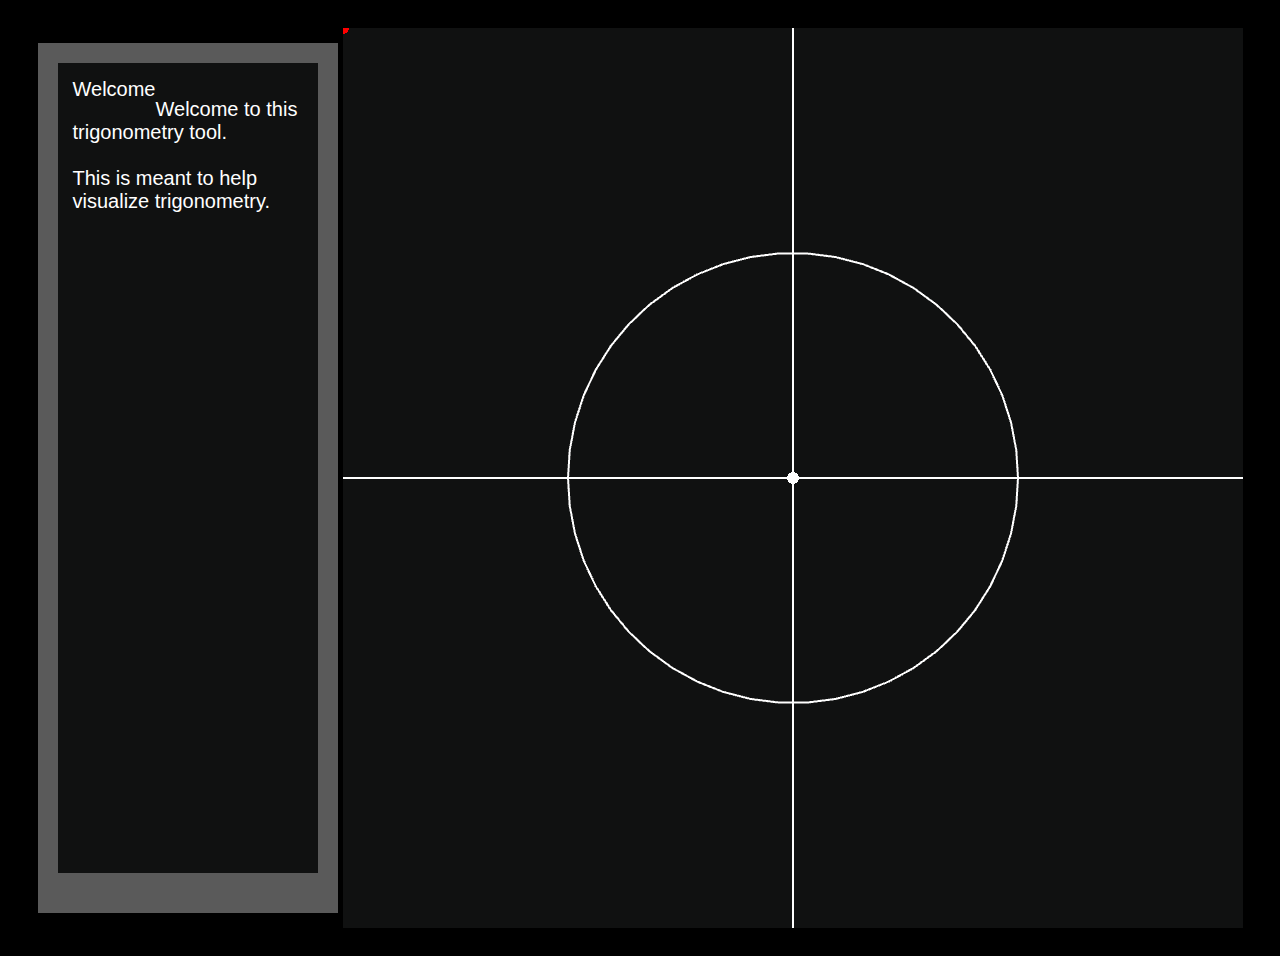
==== test.html @ 99c096cc "Redoing website. Started in test.js." ====
<!DOCTYPE html>
<html lang="">
<head>
  <meta charset="utf-8">
  <meta name="viewport" content="width=device-width">

  <title>Trig</title>

  <!-- p5.js -->
  <script src="addons/p5.min.js"></script>

  <!-- Sim and Animation -->
  <script src="test.js"></script>

</head>

<link rel="stylesheet" href="global.css">

<body class="p5" onload="main()" id="p5">
  <main>
  </main>
</body>

<div class="panel">
  <div class="innerPanel">
    <label>Welcome</label>
    <p class="innerPanel">
      Welcome to this trigonometry tool.
      <br><br>
      This is meant to help visualize trigonometry.
    </p>




  </div>
</div>

</html>
---- global.css ----
* {
    font-family:'Gill Sans', 'Gill Sans MT', Calibri, 'Trebuchet MS', sans-serif;
}

:root {
    --canvas-size: 800px;
    --inner-panel-size: 200px;

}


body.p5 {
    justify-content: center;
    display:flex;
    align-items: center;
    background-color: black;
    cursor:none;
    padding:20px;
}

div.panel {
    width: 300px;
    height:var(--canvas-size);
    background-color: #5A5A5A;

    border-right: 50px;
    cursor:default;
    margin-right: 5px;
    min-height: 870px;

}

div.innerPanel {
    margin:20px;
    padding:15px;
    background-color: #101111;
    height:var(--inner-panel-size);
    
    min-height: 780px;


    justify-content: flex-end;


}

button {
    font-size: 16px;
    color:white;
    float:right;

    background-color: #101111;

}

label {
    font-size: 20px;

    color:white;
    float:left;
}

p.innerPanel {
    font-size: 20px;
    color:white;

}
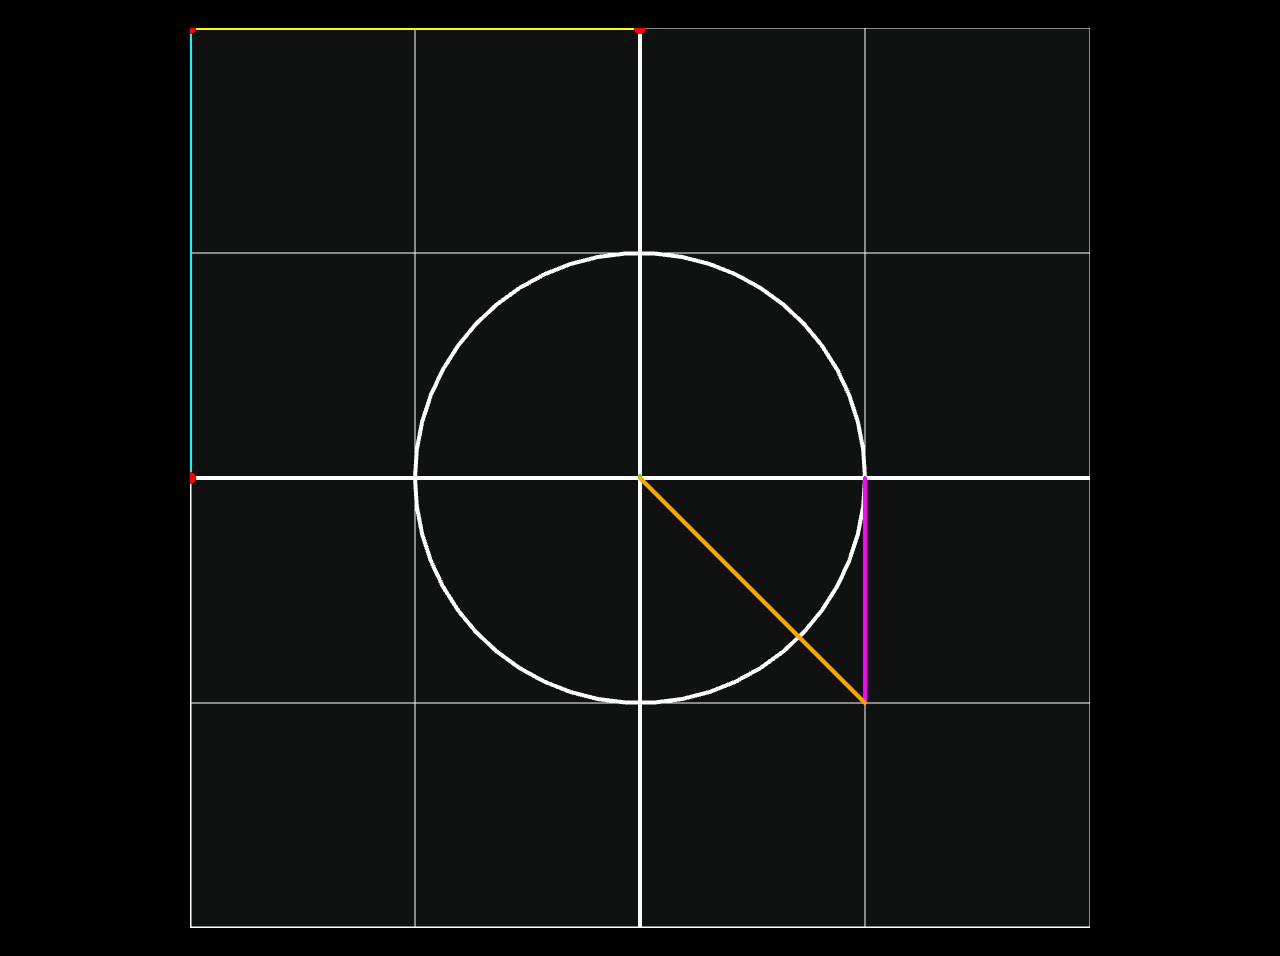
==== commit 68f5b802: "Added outer grid markers." ====
--- a/test.html
+++ b/test.html
@@ -21,6 +21,7 @@
   </main>
 </body>
 
+<!--
 <div class="panel">
   <div class="innerPanel">
     <label>Welcome</label>
@@ -35,5 +36,5 @@
 
   </div>
 </div>
-
+-->
 </html>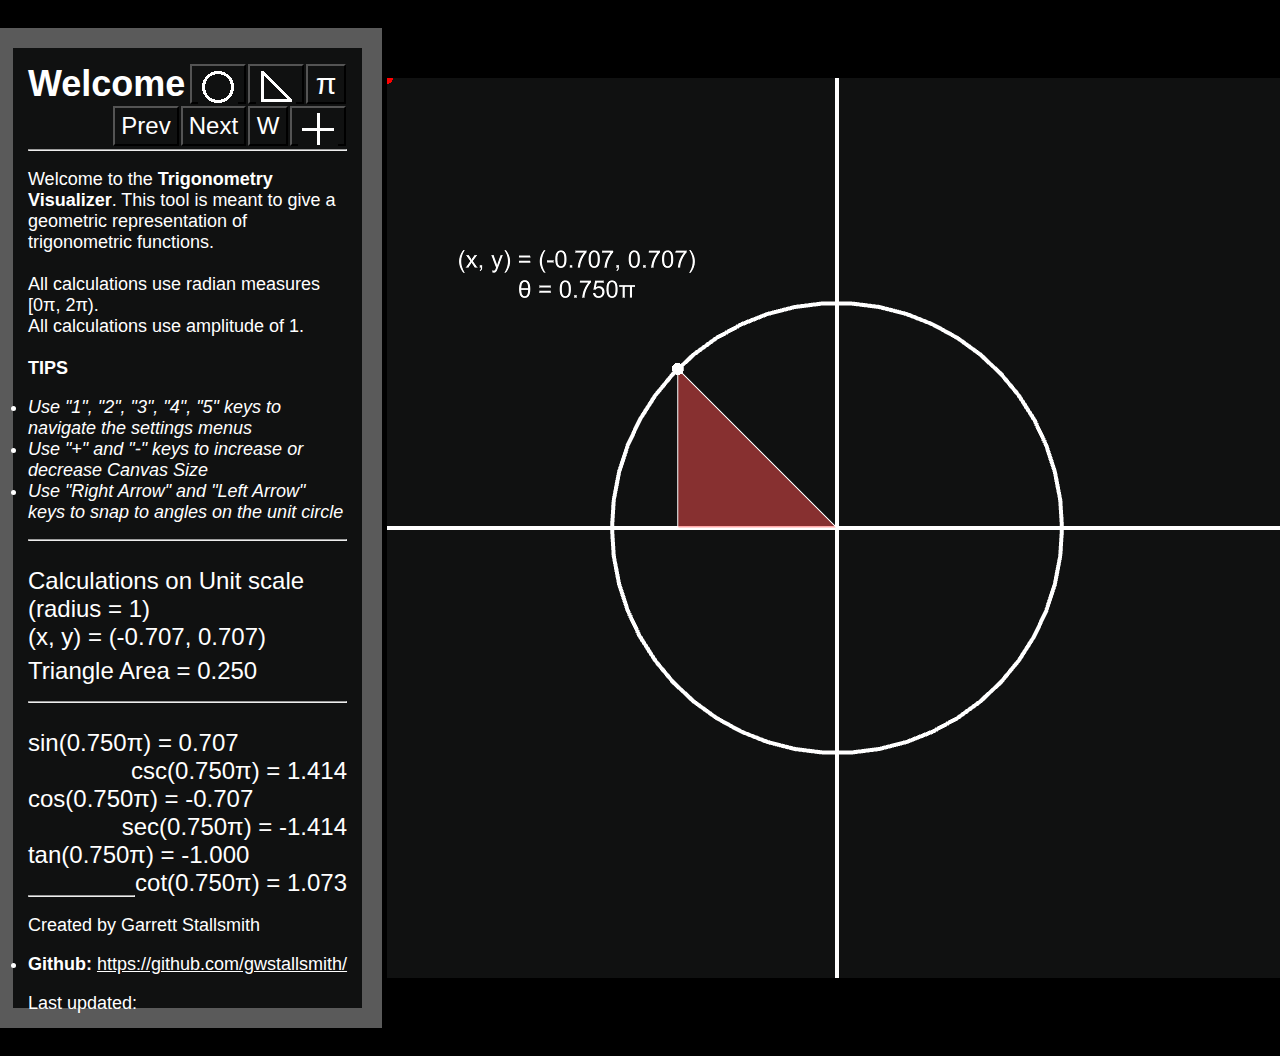
==== commit 432a1cbf: "Testing new grid button system" ====
--- a/test.html
+++ b/test.html
@@ -4,37 +4,210 @@
   <meta charset="utf-8">
   <meta name="viewport" content="width=device-width">
 
-  <title>Trig</title>
+  <title>Trigonometry Visualizer</title>
+
+  <link rel="icon" type="image/x-icon" href="./assets/triangleButton.png">
 
   <!-- p5.js -->
   <script src="addons/p5.min.js"></script>
 
   <!-- Sim and Animation -->
-  <script src="test.js"></script>
+  <script src="main.js"></script>
 
 </head>
 
-<link rel="stylesheet" href="global.css">
+<link rel="stylesheet" href="test.css">
 
 <body class="p5" onload="main()" id="p5">
   <main>
   </main>
 </body>
 
-<!--
-<div class="panel">
-  <div class="innerPanel">
-    <label>Welcome</label>
-    <p class="innerPanel">
-      Welcome to this trigonometry tool.
-      <br><br>
-      This is meant to help visualize trigonometry.
-    </p>
-
-
-
-
-  </div>
-</div>
--->
+<div class="panel" id="panel0">
+  <div class="innerPanel">
+    <label class="title"><b>Welcome</b></label>
+    <button type="button" onclick="SetMan.butNextPanel(false, 4)" style="font-size:30px;">π</button>
+    <button type="button" onclick="SetMan.butNextPanel(false, 3)"><img src="./assets/triangleButton.png" class="navButton"></button>
+    <button type="button" onclick="SetMan.butNextPanel(false, 2)"><img src="./assets/circleButton.png" class="navButton"></button>
+    <button type="button" onclick="SetMan.butNextPanel(false, 1)"><img src="./assets/plusButton.png" class="navButton"></button>
+    <button type="button" onclick="SetMan.butNextPanel(false, 0)">W</button>
+    <br><br>
+    <button type="button" onclick="SetMan.butNextPanel()">Next</button>
+    <button type="button" onclick="SetMan.butNextPanel(true)">Prev</button><br><br>
+    <hr>
+    <p class="innerPanel">
+      Welcome to the <b>Trigonometry Visualizer</b>. This tool is meant to give a geometric representation of trigonometric functions.<br><br>
+      All calculations use radian measures [0π, 2π).<br>
+      All calculations use amplitude of 1.<br><br>
+      <b>TIPS</b>
+      <i>
+      <li>Use "1", "2", "3", "4", "5" keys to navigate the settings menus</li>
+      <li>Use "+" and "-" keys to increase or decrease Canvas Size</li>
+      <li>Use "Right Arrow" and "Left Arrow" keys to snap to angles on the unit circle</li>
+      </i>
+    </p>
+    <hr><br>
+    <label>Calculations on Unit scale (radius = 1)</label>
+    <br><br><br>
+    <label id="unitCoordinates"></label><br><br>
+    <label id="triangleArea"></label><br><br>
+    <hr><br>
+    <label id="sin"></label>
+    <label id="csc" style="float:right;"></label>
+    <br><br>
+    <label id="cos"></label>
+    <label id="sec" style="float:right;"></label>
+    <br><br>
+    <label id="tan"></label>
+    <label id="cot" style="float:right;"></label><br><br>
+    <hr>
+    <p class="innerPanel">
+      Created by Garrett Stallsmith<br>
+      <li><b>Github:</b>&nbsp<a href="https://github.com/gwstallsmith/" target="_blank" style="color:white;">https://github.com/gwstallsmith/</a></li>
+      <p class="innerPanel">Last updated:&nbsp<span id="last-updated"></span></p>
+    </p>
+  </div>
+</div>
+
+
+<div class="panel" id="panel1">
+  <div class="innerPanel">
+    <img src="./assets/plusButton.png" style="float:left;"><label class="title">&nbsp<b>Grid</b></label>
+    <button type="button" onclick="SetMan.butNextPanel(false, 4)" style="font-size:30px;">π</button>
+    <button type="button" onclick="SetMan.butNextPanel(false, 3)"><img src="./assets/triangleButton.png" class="navButton"></button>
+    <button type="button" onclick="SetMan.butNextPanel(false, 2)"><img src="./assets/circleButton.png" class="navButton"></button>
+    <button type="button" onclick="SetMan.butNextPanel(false, 1)"><img src="./assets/plusButton.png" class="navButton"></button>
+    <button type="button" onclick="SetMan.butNextPanel(false, 0)">W</button>
+    <br><br>
+    <button type="button" onclick="SetMan.butNextPanel()">Next</button>
+    <button type="button" onclick="SetMan.butNextPanel(true)">Prev</button><br><br>
+    <hr><br>
+    <label>Default Settings: </label><button type="button" onclick="newSetMan('default')">Default</button><br><br>
+    <label>All On: </label><button type="button" onclick="newSetMan('on')">On</button><br><br>
+    <label>All Off: </label><button type="button" onclick="newSetMan('off')">Off</button><br><br>
+    <hr><br>
+    <label>Canvas Size:</label><button type="button" onclick="decreaseCanvasSize()">&nbsp-&nbsp</button><button type="button" onclick="increaseCanvasSize()">+</button><br><br>
+    <label id="canvasSize"></label><br>
+    <p class="innerPanel">
+      <i>
+      <li>Use "+" and "-" keys to increase or decrease Canvas Size</li>
+      <li>May need to zoom out at larger canvas sizes.</li>
+      </i>
+    </p>
+    <hr><br>
+    <label>Grid: </label><button type="button" onclick="SetMan.butGrid()" id="grid">Off</button><br><br>
+    <label>Grid Density: </label><button type="button" onclick="SetMan.butGridDensity(false)">&nbsp-&nbsp</button><button type="button" onclick="SetMan.butGridDensity(true)">+</button><br>
+    <p class="innerPanel">
+      <i>
+      <li>Limited to 4x density due to performance toll</li>
+      </i>
+    </p>
+
+    <hr><br>
+    <label>Cardinal Points: </label><button type="button" onclick="SetMan.butCardPoints()" id="cardPoints">On</button><br><br>
+    <label>Origin: </label><button type="button" onclick="SetMan.butOrigin()" id="origin">On</button><br><br>
+    <label>X-Axis: </label><button type="button" onclick="SetMan.butXAxis()" id="xAxis">On</button><br><br>
+    <label>Y-Axis: </label><button type="button" onclick="SetMan.butYAxis()" id="yAxis">On</button><br><br>
+    <hr><br>
+    <label>Position Info: </label><button type="button" onclick="SetMan.butPosInfo()" id="posInfo">On</button><br><br>
+
+  </div>
+</div>
+
+
+<div class="panel" id="panel2">
+  <div class="innerPanel">
+    <img src="./assets/circleButton.png" style="float:left;"><label class="title">&nbsp<b>Circle</b></label>
+    <button type="button" onclick="SetMan.butNextPanel(false, 4)" style="font-size:30px;">π</button>
+    <button type="button" onclick="SetMan.butNextPanel(false, 3)"><img src="./assets/triangleButton.png" class="navButton"></button>
+    <button type="button" onclick="SetMan.butNextPanel(false, 2)"><img src="./assets/circleButton.png" class="navButton"></button>
+    <button type="button" onclick="SetMan.butNextPanel(false, 1)"><img src="./assets/plusButton.png" class="navButton"></button>
+    <button type="button" onclick="SetMan.butNextPanel(false, 0)">W</button>
+    <br><br>
+    <button type="button" onclick="SetMan.butNextPanel()">Next</button>
+    <button type="button" onclick="SetMan.butNextPanel(true)">Prev</button><br><br>
+    <hr><br>
+    <div class="grid-container">
+        <div class="grid-item"><label>Circle: </label><button type="button" onclick="SetMan.butCircle()" id="circle">On</button></div>
+        <div class="grid-item"><label>Unit Circle: </label><button type="button" onclick="SetMan.butUnitCirc()" id="unitCirc">Off</button></div>
+        <div class="grid-item"><label>Cardinal Points: </label><button type="button" onclick="SetMan.butCardPoints()" id="cardPoints1">Off</button></div>
+        <div class="grid-item"><label>Quadrant I: </label><button type="button" onclick="SetMan.butQuadI()" id="quadI">Off</button></div>
+        <div class="grid-item"><label>Quadrant II: </label><button type="button" onclick="SetMan.butQuadII()" id="quadII">Off</button></div>
+        <div class="grid-item"><label>Quadrant III: </label><button type="button" onclick="SetMan.butQuadIII()" id="quadIII">Off</button></div>
+        <div class="grid-item"><label>Quadrant IV: </label><button type="button" onclick="SetMan.butQuadIV()" id="quadIV">Off</button></div>
+
+    </div>
+
+    <label>Unit Angles: </label><button type="button" onclick="forwardUnitCircle()">&nbsp-&nbsp</button><button type="button" onclick="backwardUnitCircle()">+</button><br><br>
+    <p class="innerPanel">
+      <i>
+      <li>Use "Right Arrow" and "Left Arrow" keys to snap to angles on the unit circle</li>
+      </i>
+    </p>
+    <hr><br>
+    <label>Unit Arc: </label><button type="button" onclick="SetMan.butUnitArc()" id="unitArc">On</button><br><br>
+    <label>Mouse Arc: </label><button type="button" onclick="SetMan.butMouseArc()" id="mouseArc">Off</button><br><br>
+    <br>
+    
+
+  </div>
+</div>
+
+<div class="panel" id="panel3">
+  <div class="innerPanel">
+    <img src="./assets/triangleButton.png" style="float:left;"><label class="title">&nbsp<b>Triangle</b></label>
+    <button type="button" onclick="SetMan.butNextPanel(false, 4)" style="font-size:30px;">π</button>
+    <button type="button" onclick="SetMan.butNextPanel(false, 3)"><img src="./assets/triangleButton.png" class="navButton"></button>
+    <button type="button" onclick="SetMan.butNextPanel(false, 2)"><img src="./assets/circleButton.png" class="navButton"></button>
+    <button type="button" onclick="SetMan.butNextPanel(false, 1)"><img src="./assets/plusButton.png" class="navButton"></button>
+    <button type="button" onclick="SetMan.butNextPanel(false, 0)">W</button>
+    <br><br>
+    <button type="button" onclick="SetMan.butNextPanel()">Next</button>
+    <button type="button" onclick="SetMan.butNextPanel(true)">Prev</button><br><br>
+    <hr><br>
+    <label>Unit Triangle: </label><button type="button" onclick="SetMan.butUnitTriangle()" id="unitTriangle">On</button><br><br>
+    <label>Mouse Triangle: </label><button type="button" onclick="SetMan.butTriangle()" id="triangle">Off</button><br><br>
+    <hr><br>
+    <label>All: </label><button type="button" onclick="SetMan.butAllTrigFunc()" id="allTrigFunc">Off</button><br><br>
+    <br>
+    <label>Sin:</label><button type="button" onclick="SetMan.butSin()" id="sin2">Off</button><button type="button" class="trig" style="background-color:blue"></button><br><br>
+    <label>Cos:</label><button type="button" onclick="SetMan.butCos()" id="cos2">Off</button><button type="button" class="trig" style="background-color:lime"></button><br><br>
+    <label>Tan:</label><button type="button" onclick="SetMan.butTan()" id="tan2">Off</button><button type="button" class="trig" style="background-color:red"></button><br><br>
+    <br>
+    <label>Csc: </label><button type="button" onclick="SetMan.butCsc()" id="csc2">Off</button><button type="button" class="trig" style="background-color:cyan"></button><br><br>
+    <label>Sec: </label><button type="button" onclick="SetMan.butSec()" id="sec2">Off</button><button type="button" class="trig" style="background-color:yellow"></button><br><br>
+    <label>Cot: </label><button type="button" onclick="SetMan.butCot()" id="cot2">Off</button><button type="button" class="trig" style="background-color:magenta"></button><br><br>
+    <hr><br>
+    <label id="triangleArea1"></label><br><br>
+    <hr><br>
+    <label id="sin1"></label>
+    <label id="csc1" style="float:right;"></label>
+    <br><br>
+    <label id="cos1"></label>
+    <label id="sec1" style="float:right;"></label>
+    <br><br>
+    <label id="tan1"></label>
+    <label id="cot1" style="float:right;"></label><br><br>
+
+
+  </div>
+</div>
+
+<div class="panel" id="panel4">
+  <div class="innerPanel">
+    <label class="title">π<b>&nbsp&nbspIdentities</b></label>
+    <button type="button" onclick="SetMan.butNextPanel(false, 4)" style="font-size:30px;">π</button>
+    <button type="button" onclick="SetMan.butNextPanel(false, 3)"><img src="./assets/triangleButton.png" class="navButton"></button>
+    <button type="button" onclick="SetMan.butNextPanel(false, 2)"><img src="./assets/circleButton.png" class="navButton"></button>
+    <button type="button" onclick="SetMan.butNextPanel(false, 1)"><img src="./assets/plusButton.png" class="navButton"></button>
+    <button type="button" onclick="SetMan.butNextPanel(false, 0)">W</button>
+    <br><br>
+    <button type="button" onclick="SetMan.butNextPanel()">Next</button>
+    <button type="button" onclick="SetMan.butNextPanel(true)">Prev</button><br><br>
+    <hr><br>
+    <label>cos²(θ) + sin²(θ) = 1 </label><button type="button" onclick="SetMan.butPythIdenOne()" id="pythIdenOne">On</button><br><br>
+
+  </div>
+</div>
+
 </html>--- a/test.css
+++ b/test.css
@@ -0,0 +1,116 @@
+* {
+    font-family:'Gill Sans', 'Gill Sans MT', Calibri, 'Trebuchet MS', sans-serif;
+}
+
+:root {
+    --canvas-size: 800px;
+    --inner-panel-size: 200px;
+
+}
+
+
+body.p5 {
+    justify-content: center;
+    display:flex;
+    align-items: center;
+    background-color: black;
+    cursor:none;
+    padding:20px;
+}
+
+div.panel {
+    width:var(--panel-width);
+    max-width: 1500px;
+    height:var(--canvas-size);
+    max-height: 1500px;
+    background-color: #5A5A5A;
+
+    border-right: 50px;
+    cursor:default;
+    margin-right: 5px;
+    min-height: 1000px;
+
+}
+
+div.innerPanel {
+    margin:20px;
+    padding:15px;
+    background-color: #101111;
+    height:var(--inner-panel-size);
+    
+    min-height: 930px;
+
+
+    justify-content: flex-end;
+
+
+}
+
+button {
+    font-size: 24px;
+    color:white;
+    float:right;
+    min-width: 40px;
+    height: 40px;
+    margin:1px;
+
+    background-color: #101111;
+    
+
+}
+
+br {
+    margin:1px;
+}
+
+button.trig {
+    float:right;
+    width:40px;
+    height:40px;
+}
+
+
+label {
+    font-size: 24px;
+
+    color:white;
+    float:left;
+}
+
+label.title {
+    font-size: 36px;
+}
+
+p.innerPanel {
+    font-size: 18px;
+    color:white;
+
+}
+
+li {
+    font-size: 18px;
+    color:white;
+}
+
+/*
+input {
+    font-size: 16px;
+    color:white;
+
+    background-color: #101111;
+}
+*/
+
+.grid-container {
+    display: grid;
+    grid-template-columns: repeat(3, 1fr);
+    gap: 20px;
+    padding: 20px;
+  }
+
+  .grid-item {
+    border: 1px solid #ccc;
+    padding: 0px;
+    text-align: center;
+  }
+
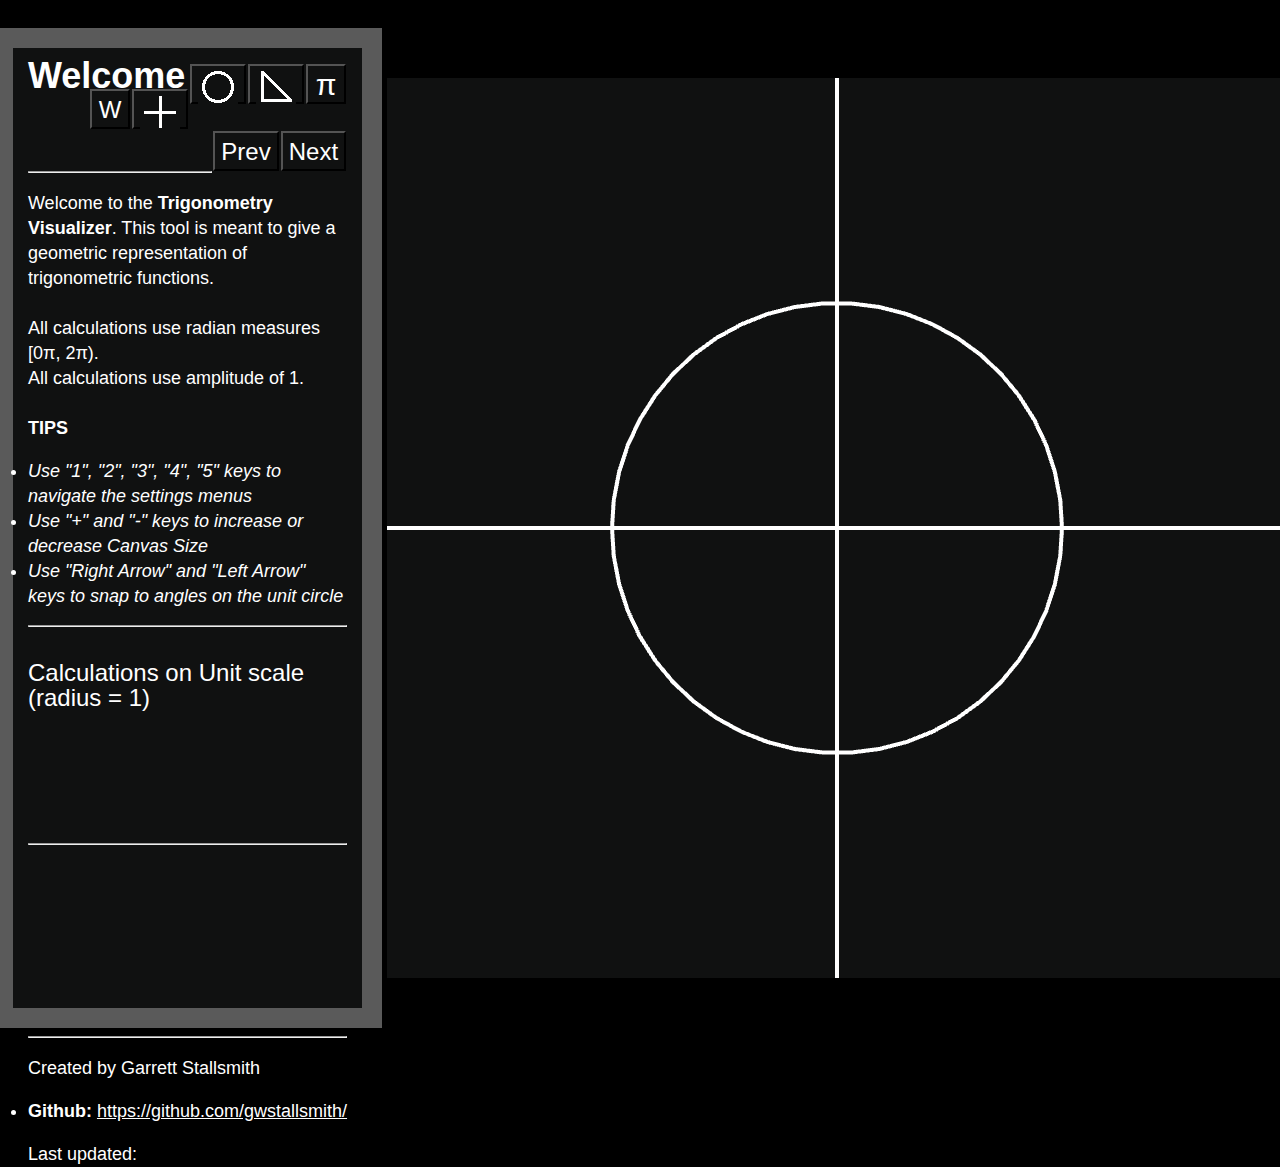
==== commit 074f528b: "Further testing needed." ====
--- a/test.html
+++ b/test.html
@@ -127,6 +127,7 @@
     <button type="button" onclick="SetMan.butNextPanel()">Next</button>
     <button type="button" onclick="SetMan.butNextPanel(true)">Prev</button><br><br>
     <hr><br>
+    <!--
     <div class="grid-container">
         <div class="grid-item"><label>Circle: </label><button type="button" onclick="SetMan.butCircle()" id="circle">On</button></div>
         <div class="grid-item"><label>Unit Circle: </label><button type="button" onclick="SetMan.butUnitCirc()" id="unitCirc">Off</button></div>
@@ -137,7 +138,13 @@
         <div class="grid-item"><label>Quadrant IV: </label><button type="button" onclick="SetMan.butQuadIV()" id="quadIV">Off</button></div>
 
     </div>
-
+-->
+    <div class="grid-container">
+      <div class="grid-item">
+        <label>Circle:</label>
+        <button type="button" onclick="SetMan.butCircle()" id="circle">On</button>
+      </div>
+    </div>
     <label>Unit Angles: </label><button type="button" onclick="forwardUnitCircle()">&nbsp-&nbsp</button><button type="button" onclick="backwardUnitCircle()">+</button><br><br>
     <p class="innerPanel">
       <i>
--- a/test.css
+++ b/test.css
@@ -1,11 +1,11 @@
 * {
     font-family:'Gill Sans', 'Gill Sans MT', Calibri, 'Trebuchet MS', sans-serif;
+    line-height:25px;
 }
 
 :root {
     --canvas-size: 800px;
     --inner-panel-size: 200px;
-
 }
 
 
@@ -32,6 +32,8 @@
 
 }
 
+
+
 div.innerPanel {
     margin:20px;
     padding:15px;
@@ -57,10 +59,6 @@
     background-color: #101111;
     
 
-}
-
-br {
-    margin:1px;
 }
 
 button.trig {
@@ -103,14 +101,15 @@
 
 .grid-container {
     display: grid;
-    grid-template-columns: repeat(3, 1fr);
-    gap: 20px;
-    padding: 20px;
+    grid-template-columns: repeat(4, 1fr);
+    gap: auto;
   }
 
   .grid-item {
+    margin:10px;
     border: 1px solid #ccc;
     padding: 0px;
     text-align: center;
+    width:auto;
   }
 
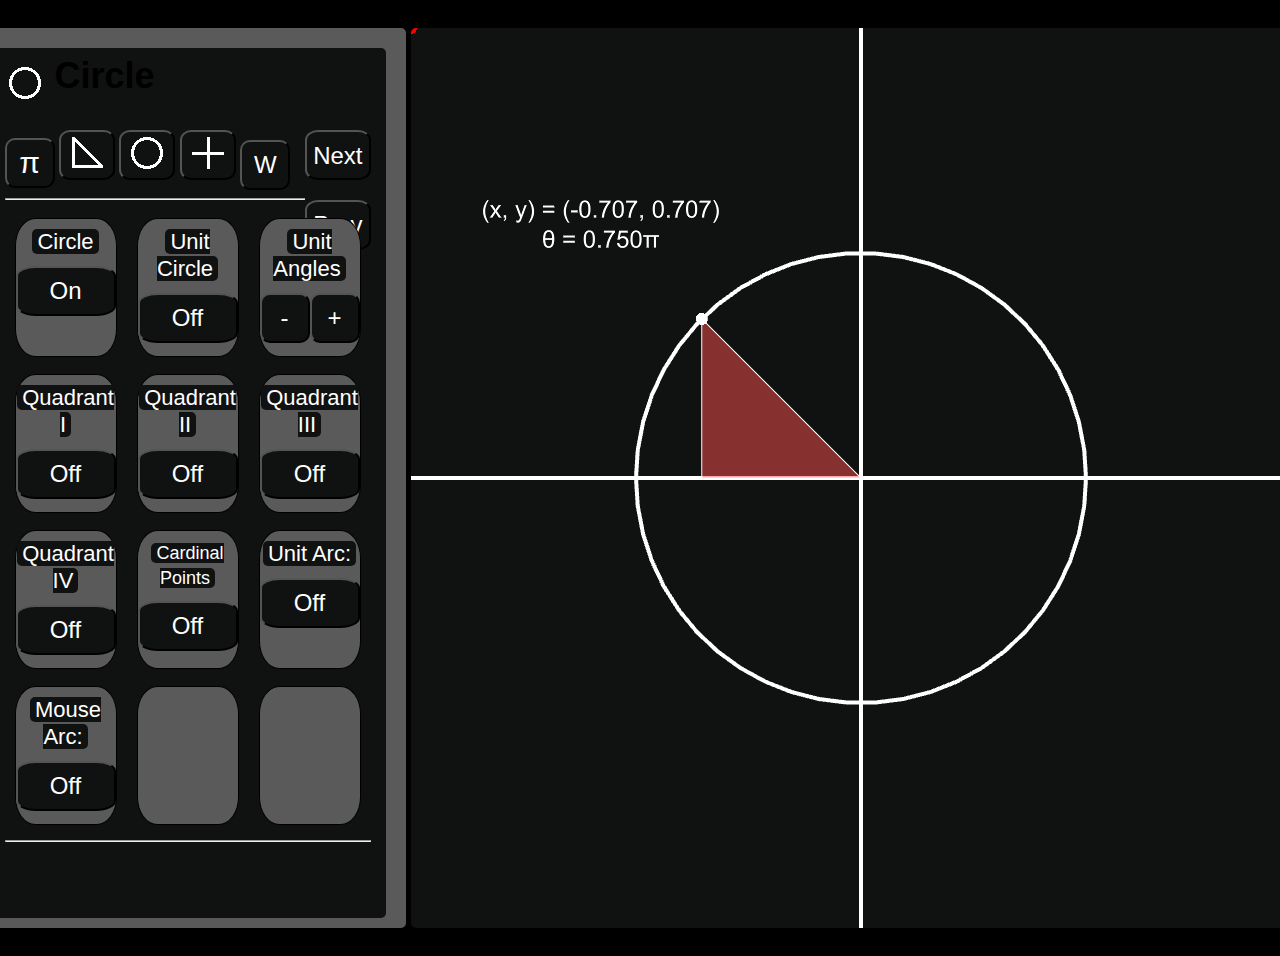
==== commit d9f72bc1: "Primitive button grid layout." ====
--- a/test.html
+++ b/test.html
@@ -118,42 +118,65 @@
 <div class="panel" id="panel2">
   <div class="innerPanel">
     <img src="./assets/circleButton.png" style="float:left;"><label class="title">&nbsp<b>Circle</b></label>
-    <button type="button" onclick="SetMan.butNextPanel(false, 4)" style="font-size:30px;">π</button>
-    <button type="button" onclick="SetMan.butNextPanel(false, 3)"><img src="./assets/triangleButton.png" class="navButton"></button>
-    <button type="button" onclick="SetMan.butNextPanel(false, 2)"><img src="./assets/circleButton.png" class="navButton"></button>
-    <button type="button" onclick="SetMan.butNextPanel(false, 1)"><img src="./assets/plusButton.png" class="navButton"></button>
-    <button type="button" onclick="SetMan.butNextPanel(false, 0)">W</button>
-    <br><br>
-    <button type="button" onclick="SetMan.butNextPanel()">Next</button>
-    <button type="button" onclick="SetMan.butNextPanel(true)">Prev</button><br><br>
-    <hr><br>
-    <!--
+    <br><br>
+    <button type="button" class="navButton" onclick="SetMan.butNextPanel(false, 4)" style="font-size:30px;">π</button>
+    <button type="button" class="navButton" onclick="SetMan.butNextPanel(false, 3)"><img src="./assets/triangleButton.png"></button>
+    <button type="button" class="navButton" onclick="SetMan.butNextPanel(false, 2)"><img src="./assets/circleButton.png"></button>
+    <button type="button" class="navButton" onclick="SetMan.butNextPanel(false, 1)"><img src="./assets/plusButton.png"></button>
+    <button type="button" class="navButton" onclick="SetMan.butNextPanel(false, 0)">W</button>
+    <button type="button" class="navButton" style="float:right;" onclick="SetMan.butNextPanel()">Next</button>
+    <button type="button" class="navButton" style="float:right;" onclick="SetMan.butNextPanel(true)">Prev</button>
+    <br><hr>
     <div class="grid-container">
-        <div class="grid-item"><label>Circle: </label><button type="button" onclick="SetMan.butCircle()" id="circle">On</button></div>
-        <div class="grid-item"><label>Unit Circle: </label><button type="button" onclick="SetMan.butUnitCirc()" id="unitCirc">Off</button></div>
-        <div class="grid-item"><label>Cardinal Points: </label><button type="button" onclick="SetMan.butCardPoints()" id="cardPoints1">Off</button></div>
-        <div class="grid-item"><label>Quadrant I: </label><button type="button" onclick="SetMan.butQuadI()" id="quadI">Off</button></div>
-        <div class="grid-item"><label>Quadrant II: </label><button type="button" onclick="SetMan.butQuadII()" id="quadII">Off</button></div>
-        <div class="grid-item"><label>Quadrant III: </label><button type="button" onclick="SetMan.butQuadIII()" id="quadIII">Off</button></div>
-        <div class="grid-item"><label>Quadrant IV: </label><button type="button" onclick="SetMan.butQuadIV()" id="quadIV">Off</button></div>
+      <div class="grid-item">
+        <label class="gridLabel">Circle</label>
+        <button type="button" class="gridButton" onclick="SetMan.butCircle()" id="circle">On</button>
+      </div>
+      <div class="grid-item">
+        <label class="gridLabel">Unit Circle</label>
+        <button type="button" class="gridButton" onclick="SetMan.butUnitCirc()" id="unitCirc">Off</button>
+      </div>
+      <div class="grid-item">
+        <label class="gridLabel">Unit Angles</label>
+        <button type="button" class="gridButton plusMinus" onclick="forwardUnitCircle()">&nbsp-&nbsp</button><button class="gridButton plusMinus" type="button" onclick="backwardUnitCircle()">+</button>
+      </div>
+      <div class="grid-item">
+        <label class="gridLabel">Quadrant I</label>
+        <button type="button" class="gridButton" onclick="SetMan.butQuadI()" id="quadI">Off</button>
+      </div>
+      <div class="grid-item">
+        <label class="gridLabel">Quadrant II</label>
+        <button type="button" class="gridButton" onclick="SetMan.butQuadII()" id="quadII">Off</button>
+      </div>
+      <div class="grid-item">
+        <label class="gridLabel">Quadrant III</label>
+        <button type="button" class="gridButton" onclick="SetMan.butQuadIII()" id="quadIII">Off</button>
+      </div>
+      <div class="grid-item">
+        <label class="gridLabel">Quadrant IV</label>
+        <button type="button" class="gridButton" onclick="SetMan.butQuadIV()" id="quadIV">Off</button>
+      </div>
+      <div class="grid-item">
+        <label class="gridLabel" style="font-size:18px">Cardinal Points</label>
+        <button type="button" class="gridButton" onclick="SetMan.butCardPoints()" id="cardPoints1">Off</button>
+      </div>
+      <div class="grid-item">
+        <label class="gridLabel">Unit Arc: </label>
+        <button type="button" class="gridButton" onclick="SetMan.butUnitArc()" id="unitArc">On</button>
+      </div>
+      <div class="grid-item">
+        <label class="gridLabel">Mouse Arc: </label>
+        <button type="button" class="gridButton" onclick="SetMan.butMouseArc()" id="mouseArc">Off</button>
+      </div>
+      <div class="grid-item">
+      </div>
+      <div class="grid-item">
+      </div>
+
+
 
     </div>
--->
-    <div class="grid-container">
-      <div class="grid-item">
-        <label>Circle:</label>
-        <button type="button" onclick="SetMan.butCircle()" id="circle">On</button>
-      </div>
-    </div>
-    <label>Unit Angles: </label><button type="button" onclick="forwardUnitCircle()">&nbsp-&nbsp</button><button type="button" onclick="backwardUnitCircle()">+</button><br><br>
-    <p class="innerPanel">
-      <i>
-      <li>Use "Right Arrow" and "Left Arrow" keys to snap to angles on the unit circle</li>
-      </i>
-    </p>
-    <hr><br>
-    <label>Unit Arc: </label><button type="button" onclick="SetMan.butUnitArc()" id="unitArc">On</button><br><br>
-    <label>Mouse Arc: </label><button type="button" onclick="SetMan.butMouseArc()" id="mouseArc">Off</button><br><br>
+    <hr><br>
     <br>
     
 
--- a/test.css
+++ b/test.css
@@ -1,6 +1,8 @@
 * {
     font-family:'Gill Sans', 'Gill Sans MT', Calibri, 'Trebuchet MS', sans-serif;
     line-height:25px;
+
+    border-radius: 5px;
 }
 
 :root {
@@ -28,7 +30,7 @@
     border-right: 50px;
     cursor:default;
     margin-right: 5px;
-    min-height: 1000px;
+    min-height: 800px;
 
 }
 
@@ -40,7 +42,7 @@
     background-color: #101111;
     height:var(--inner-panel-size);
     
-    min-height: 930px;
+    min-height: 820px;
 
 
     justify-content: flex-end;
@@ -51,15 +53,34 @@
 button {
     font-size: 24px;
     color:white;
-    float:right;
-    min-width: 40px;
-    height: 40px;
-    margin:1px;
+    background-color: #101111;
+    min-height: 50px;
+    min-width: 50px;
+    margin-top: 10px;
+}
 
+
+button.gridButton {
+    font-size: 24px;
+    color:white;
     background-color: #101111;
-    
+    width:100px;
+    height:50px;
+
+    border-radius: 20%;
+
 
 }
+
+button.navButton {
+    font-size: 24px;
+    color:white;
+    background-color: #101111;
+    border-radius: 20%;
+
+
+}
+
 
 button.trig {
     float:right;
@@ -68,11 +89,22 @@
 }
 
 
-label {
-    font-size: 24px;
+label.gridLabel {
+    font-size:22px;
+    width:100px;
+    color:white;
+    padding-left: 5%;
+    padding-right: 5%;
 
-    color:white;
-    float:left;
+    background-color: #101111;
+
+
+}
+
+
+button.plusMinus {
+    height:50px;
+    width:50px;
 }
 
 label.title {
@@ -101,15 +133,23 @@
 
 .grid-container {
     display: grid;
-    grid-template-columns: repeat(4, 1fr);
+    grid-template-columns: repeat(3, 1fr);
     gap: auto;
   }
 
   .grid-item {
     margin:10px;
     border: 1px solid #ccc;
-    padding: 0px;
+    padding-top: 10px;
+    padding-bottom: 10px;
+
     text-align: center;
     width:auto;
-  }
+    height:75%;
+    background-color: #5A5A5A;
 
+
+    border-radius: 20%;
+    border-color: black;
+}
+
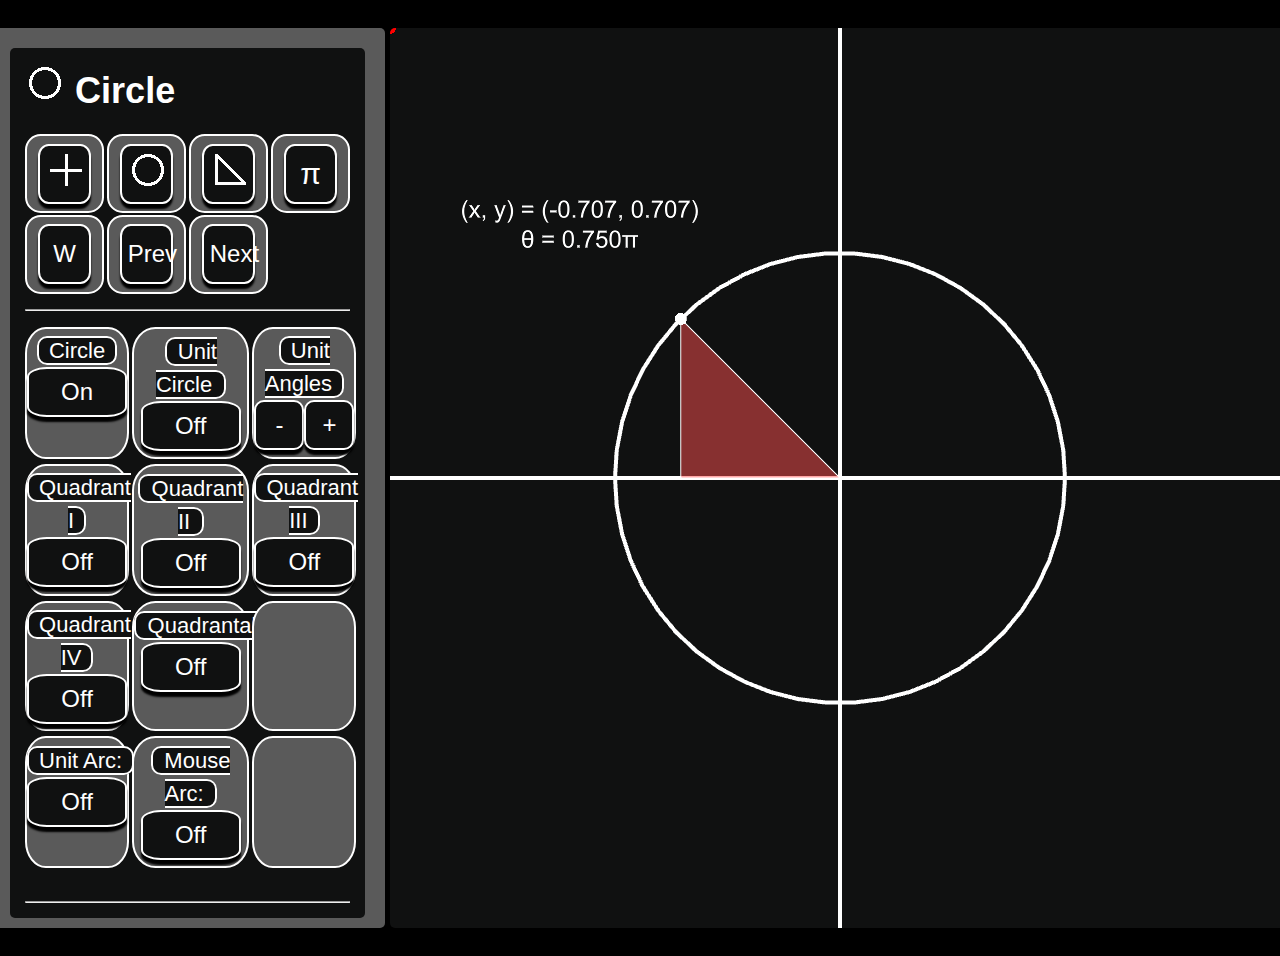
==== commit dec463ac: "Circle page grid buttons better. Need to adapt to other panels." ====
--- a/test.html
+++ b/test.html
@@ -117,67 +117,81 @@
 
 <div class="panel" id="panel2">
   <div class="innerPanel">
-    <img src="./assets/circleButton.png" style="float:left;"><label class="title">&nbsp<b>Circle</b></label>
-    <br><br>
-    <button type="button" class="navButton" onclick="SetMan.butNextPanel(false, 4)" style="font-size:30px;">π</button>
-    <button type="button" class="navButton" onclick="SetMan.butNextPanel(false, 3)"><img src="./assets/triangleButton.png"></button>
-    <button type="button" class="navButton" onclick="SetMan.butNextPanel(false, 2)"><img src="./assets/circleButton.png"></button>
-    <button type="button" class="navButton" onclick="SetMan.butNextPanel(false, 1)"><img src="./assets/plusButton.png"></button>
-    <button type="button" class="navButton" onclick="SetMan.butNextPanel(false, 0)">W</button>
-    <button type="button" class="navButton" style="float:right;" onclick="SetMan.butNextPanel()">Next</button>
-    <button type="button" class="navButton" style="float:right;" onclick="SetMan.butNextPanel(true)">Prev</button>
-    <br><hr>
+    <img src="./assets/circleButton.png"><label class="title">&nbsp<b>Circle</b></label>
+    <div class="grid-container-nav">
+      <div class="grid-item-nav">
+        <button type="button" class="navButton shadow" onclick="SetMan.butNextPanel(false, 1)"><img class="navButton" src="./assets/plusButton.png"></button>
+      </div>
+      <div class="grid-item-nav">
+        <button type="button" class="navButton shadow" onclick="SetMan.butNextPanel(false, 2)"><img class="navButton" src="./assets/circleButton.png"></button>
+      </div>
+      <div class="grid-item-nav">
+        <button type="button" class="navButton shadow" onclick="SetMan.butNextPanel(false, 3)"><img class="navButton" src="./assets/triangleButton.png"></button>
+      </div>
+      <div class="grid-item-nav">
+        <button type="button" class="navButton shadow" onclick="SetMan.butNextPanel(false, 4)" style="font-size:30px;">π</button>
+      </div>
+      <div class="grid-item-nav">
+        <button type="button" class="navButton shadow" onclick="SetMan.butNextPanel(false, 0)">W</button>
+      </div>
+      <div class="grid-item-nav">
+        <button type="button" class="navButton shadow" onclick="SetMan.butNextPanel(true)">Prev</button>
+      </div>
+      <div class="grid-item-nav">
+        <button type="button" class="navButton shadow" onclick="SetMan.butNextPanel()">Next</button>
+      </div>
+    </div>
+
+    <hr>
     <div class="grid-container">
       <div class="grid-item">
         <label class="gridLabel">Circle</label>
-        <button type="button" class="gridButton" onclick="SetMan.butCircle()" id="circle">On</button>
+        <button type="button" class="gridButton shadow" onclick="SetMan.butCircle()" id="circle">On</button>
       </div>
       <div class="grid-item">
         <label class="gridLabel">Unit Circle</label>
-        <button type="button" class="gridButton" onclick="SetMan.butUnitCirc()" id="unitCirc">Off</button>
+        <button type="button" class="gridButton shadow" onclick="SetMan.butUnitCirc()" id="unitCirc">Off</button>
       </div>
       <div class="grid-item">
         <label class="gridLabel">Unit Angles</label>
-        <button type="button" class="gridButton plusMinus" onclick="forwardUnitCircle()">&nbsp-&nbsp</button><button class="gridButton plusMinus" type="button" onclick="backwardUnitCircle()">+</button>
+        <button type="button" class="gridButton shadow plusMinus" onclick="forwardUnitCircle()">&nbsp-&nbsp</button><button class="gridButton shadow plusMinus" type="button" onclick="backwardUnitCircle()">+</button>
       </div>
       <div class="grid-item">
         <label class="gridLabel">Quadrant I</label>
-        <button type="button" class="gridButton" onclick="SetMan.butQuadI()" id="quadI">Off</button>
+        <button type="button" class="gridButton shadow" onclick="SetMan.butQuadI()" id="quadI">Off</button>
       </div>
       <div class="grid-item">
         <label class="gridLabel">Quadrant II</label>
-        <button type="button" class="gridButton" onclick="SetMan.butQuadII()" id="quadII">Off</button>
+        <button type="button" class="gridButton shadow" onclick="SetMan.butQuadII()" id="quadII">Off</button>
       </div>
       <div class="grid-item">
         <label class="gridLabel">Quadrant III</label>
-        <button type="button" class="gridButton" onclick="SetMan.butQuadIII()" id="quadIII">Off</button>
+        <button type="button" class="gridButton shadow" onclick="SetMan.butQuadIII()" id="quadIII">Off</button>
       </div>
       <div class="grid-item">
         <label class="gridLabel">Quadrant IV</label>
-        <button type="button" class="gridButton" onclick="SetMan.butQuadIV()" id="quadIV">Off</button>
-      </div>
-      <div class="grid-item">
-        <label class="gridLabel" style="font-size:18px">Cardinal Points</label>
-        <button type="button" class="gridButton" onclick="SetMan.butCardPoints()" id="cardPoints1">Off</button>
+        <button type="button" class="gridButton shadow" onclick="SetMan.butQuadIV()" id="quadIV">Off</button>
+      </div>
+      
+      <div class="grid-item">
+        <label class="gridLabel">Quadrantal</label>
+        <button type="button" class="gridButton shadow" onclick="SetMan.butCardPoints()" id="cardPoints1">Off</button>
+      </div>
+      <div class="grid-item">
       </div>
       <div class="grid-item">
         <label class="gridLabel">Unit Arc: </label>
-        <button type="button" class="gridButton" onclick="SetMan.butUnitArc()" id="unitArc">On</button>
+        <button type="button" class="gridButton shadow" onclick="SetMan.butUnitArc()" id="unitArc">On</button>
       </div>
       <div class="grid-item">
         <label class="gridLabel">Mouse Arc: </label>
-        <button type="button" class="gridButton" onclick="SetMan.butMouseArc()" id="mouseArc">Off</button>
-      </div>
-      <div class="grid-item">
-      </div>
-      <div class="grid-item">
-      </div>
-
-
-
+        <button type="button" class="gridButton shadow" onclick="SetMan.butMouseArc()" id="mouseArc">Off</button>
+      </div>
+      <div class="grid-item">
+      </div>
     </div>
-    <hr><br>
-    <br>
+    <br><hr><br>
+    
     
 
   </div>
--- a/test.css
+++ b/test.css
@@ -1,6 +1,6 @@
 * {
     font-family:'Gill Sans', 'Gill Sans MT', Calibri, 'Trebuchet MS', sans-serif;
-    line-height:25px;
+    line-height:150%;
 
     border-radius: 5px;
 }
@@ -10,6 +10,17 @@
     --inner-panel-size: 200px;
 }
 
+.shadow {
+    box-shadow: 0px 5px 2px black;
+}
+
+button:active {
+    background: white;
+    -webkit-box-shadow: inset 0px 0px 10px white;
+       -moz-box-shadow: inset 0px 0px 10px white;
+            box-shadow: inset 0px 0px 10px white;
+     outline: none;
+}
 
 body.p5 {
     justify-content: center;
@@ -50,13 +61,15 @@
 
 }
 
-button {
-    font-size: 24px;
+li {
+    font-size: 18px;
     color:white;
-    background-color: #101111;
-    min-height: 50px;
-    min-width: 50px;
-    margin-top: 10px;
+}
+
+p.innerPanel {
+    font-size: 18px;
+    color:white;
+
 }
 
 
@@ -67,20 +80,43 @@
     width:100px;
     height:50px;
 
+    border:2px solid;
+    border-color:white;
     border-radius: 20%;
-
-
 }
 
 button.navButton {
     font-size: 24px;
     color:white;
     background-color: #101111;
+    
+    min-height: 60px;
+    height:90%;
+    width:80%;
+
+    margin-top: 5%;
+
+    align-items: center;
+
+    border:2px solid;
+    border-color:white;
     border-radius: 20%;
-
 
 }
 
+img.navButton {
+    margin:auto;
+    margin-top:10%;
+    border:2px;
+    border-color:white;
+    border-radius: 20%;
+}
+
+
+button.plusMinus {
+    height:50px;
+    width:50px;
+}
 
 button.trig {
     float:right;
@@ -93,63 +129,68 @@
     font-size:22px;
     width:100px;
     color:white;
-    padding-left: 5%;
-    padding-right: 5%;
+    padding-left: 10%;
+    padding-right: 10%;
 
     background-color: #101111;
 
+    border: 2px solid;
+    border-color: white;
+    border-radius: 10px;
 
-}
-
-
-button.plusMinus {
-    height:50px;
-    width:50px;
 }
 
 label.title {
     font-size: 36px;
-}
-
-p.innerPanel {
-    font-size: 18px;
-    color:white;
-
-}
-
-li {
-    font-size: 18px;
     color:white;
 }
 
-/*
-input {
-    font-size: 16px;
-    color:white;
-
-    background-color: #101111;
-}
-*/
 
 .grid-container {
     display: grid;
     grid-template-columns: repeat(3, 1fr);
-    gap: auto;
-  }
+    gap: 1%;
+    margin-top:5%;
+    margin-bottom:5%;
+}
 
-  .grid-item {
-    margin:10px;
-    border: 1px solid #ccc;
-    padding-top: 10px;
-    padding-bottom: 10px;
+.grid-item {
+    border: 2px solid;
+
+    padding-top: 5%;
+    padding-bottom: 5%;
 
     text-align: center;
     width:auto;
-    height:75%;
+    height:auto;
+
     background-color: #5A5A5A;
 
 
     border-radius: 20%;
-    border-color: black;
+    border-color: white;
 }
 
+.grid-container-nav {
+    display: grid;
+    grid-template-columns: repeat(4, 1fr);
+    gap: 1%;
+    margin-top:5%;
+    margin-bottom:5%;
+}
+  
+.grid-item-nav {
+    
+    border: 2px solid;
+
+    padding: 5%;
+    padding-bottom:10%;
+
+    text-align: center;
+
+    background-color: #5A5A5A;
+
+
+    border-radius: 20%;
+    border-color: white;
+}
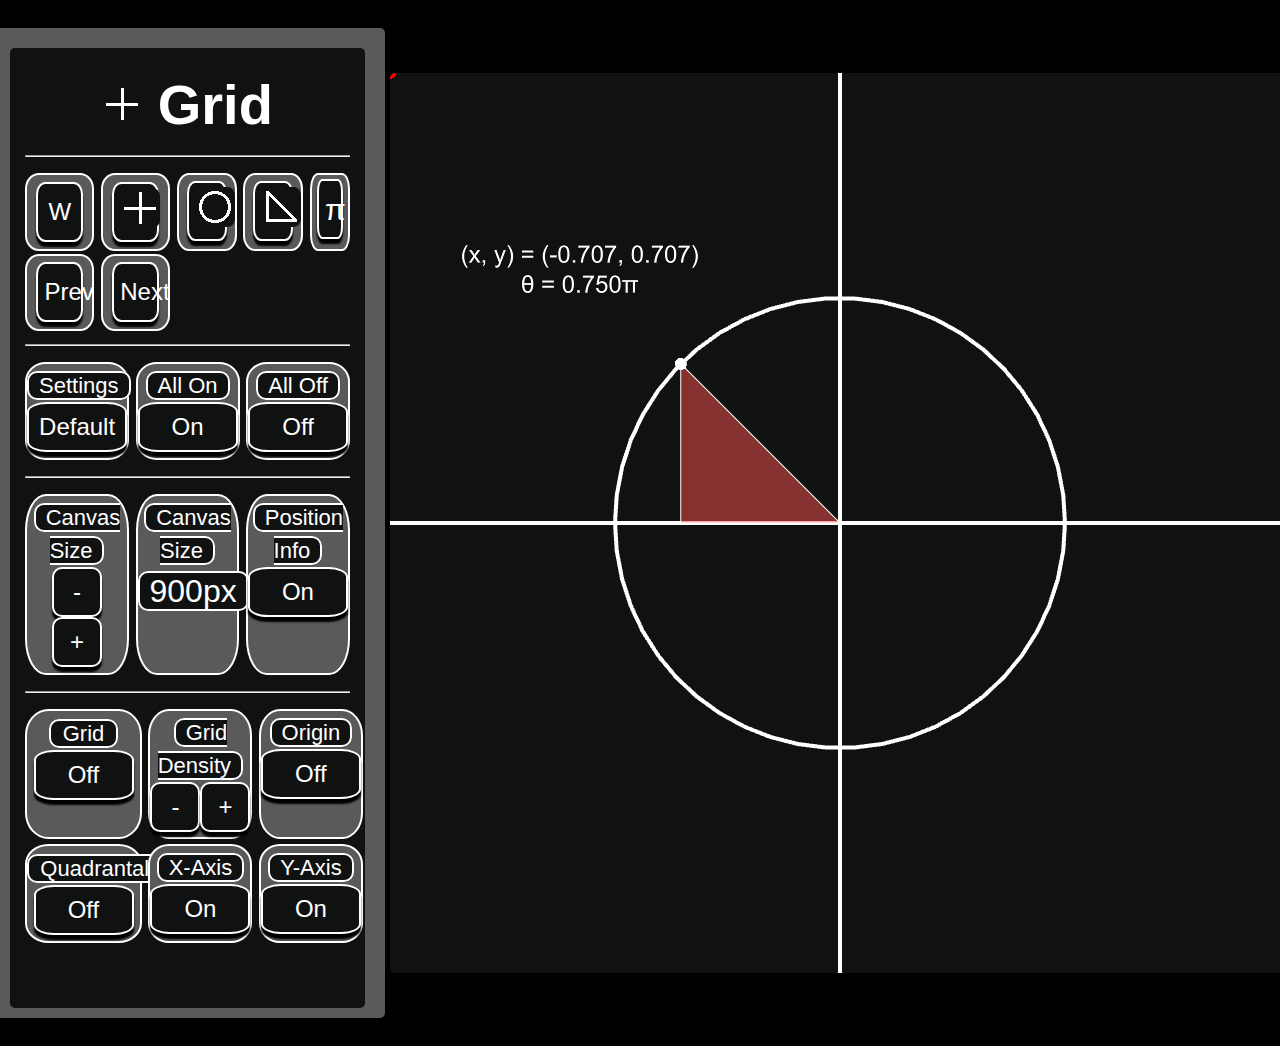
==== commit d0a84c50: "Reformatted grid panel to new button system." ====
--- a/test.html
+++ b/test.html
@@ -72,45 +72,88 @@
 
 <div class="panel" id="panel1">
   <div class="innerPanel">
-    <img src="./assets/plusButton.png" style="float:left;"><label class="title">&nbsp<b>Grid</b></label>
-    <button type="button" onclick="SetMan.butNextPanel(false, 4)" style="font-size:30px;">π</button>
-    <button type="button" onclick="SetMan.butNextPanel(false, 3)"><img src="./assets/triangleButton.png" class="navButton"></button>
-    <button type="button" onclick="SetMan.butNextPanel(false, 2)"><img src="./assets/circleButton.png" class="navButton"></button>
-    <button type="button" onclick="SetMan.butNextPanel(false, 1)"><img src="./assets/plusButton.png" class="navButton"></button>
-    <button type="button" onclick="SetMan.butNextPanel(false, 0)">W</button>
-    <br><br>
-    <button type="button" onclick="SetMan.butNextPanel()">Next</button>
-    <button type="button" onclick="SetMan.butNextPanel(true)">Prev</button><br><br>
-    <hr><br>
-    <label>Default Settings: </label><button type="button" onclick="newSetMan('default')">Default</button><br><br>
-    <label>All On: </label><button type="button" onclick="newSetMan('on')">On</button><br><br>
-    <label>All Off: </label><button type="button" onclick="newSetMan('off')">Off</button><br><br>
-    <hr><br>
-    <label>Canvas Size:</label><button type="button" onclick="decreaseCanvasSize()">&nbsp-&nbsp</button><button type="button" onclick="increaseCanvasSize()">+</button><br><br>
-    <label id="canvasSize"></label><br>
-    <p class="innerPanel">
-      <i>
-      <li>Use "+" and "-" keys to increase or decrease Canvas Size</li>
-      <li>May need to zoom out at larger canvas sizes.</li>
-      </i>
-    </p>
-    <hr><br>
-    <label>Grid: </label><button type="button" onclick="SetMan.butGrid()" id="grid">Off</button><br><br>
-    <label>Grid Density: </label><button type="button" onclick="SetMan.butGridDensity(false)">&nbsp-&nbsp</button><button type="button" onclick="SetMan.butGridDensity(true)">+</button><br>
-    <p class="innerPanel">
-      <i>
-      <li>Limited to 4x density due to performance toll</li>
-      </i>
-    </p>
-
-    <hr><br>
-    <label>Cardinal Points: </label><button type="button" onclick="SetMan.butCardPoints()" id="cardPoints">On</button><br><br>
-    <label>Origin: </label><button type="button" onclick="SetMan.butOrigin()" id="origin">On</button><br><br>
-    <label>X-Axis: </label><button type="button" onclick="SetMan.butXAxis()" id="xAxis">On</button><br><br>
-    <label>Y-Axis: </label><button type="button" onclick="SetMan.butYAxis()" id="yAxis">On</button><br><br>
-    <hr><br>
-    <label>Position Info: </label><button type="button" onclick="SetMan.butPosInfo()" id="posInfo">On</button><br><br>
-
+    <img src="./assets/plusButton.png"><label class="title">&nbsp<b>Grid</b></label>
+    <hr>
+    <div class="grid-container-nav">
+      <div class="grid-item-nav">
+        <button type="button" class="navButton shadow" onclick="SetMan.butNextPanel(false, 0)">W</button>
+      </div>
+      <div class="grid-item-nav">
+        <button type="button" class="navButton shadow" onclick="SetMan.butNextPanel(false, 1)"><img class="navButton" src="./assets/plusButton.png"></button>
+      </div>
+      <div class="grid-item-nav">
+        <button type="button" class="navButton shadow" onclick="SetMan.butNextPanel(false, 2)"><img class="navButton" src="./assets/circleButton.png"></button>
+      </div>
+      <div class="grid-item-nav">
+        <button type="button" class="navButton shadow" onclick="SetMan.butNextPanel(false, 3)"><img class="navButton" src="./assets/triangleButton.png"></button>
+      </div>
+      <div class="grid-item-nav">
+        <button type="button" class="navButton shadow" onclick="SetMan.butNextPanel(false, 4)" style="font-size:30px;">π</button>
+      </div>
+      <div class="grid-item-nav">
+        <button type="button" class="navButton shadow" onclick="SetMan.butNextPanel(true)">Prev</button>
+      </div>
+      <div class="grid-item-nav">
+        <button type="button" class="navButton shadow" onclick="SetMan.butNextPanel()">Next</button>
+      </div>
+    </div>
+    <hr>
+    <div class="grid-container">
+      <div class="grid-item">
+        <label class="gridLabel">Settings</label>
+        <button type="button" class="gridButton shadow" onclick="newSetMan('default')">Default</button>
+      </div>
+      <div class="grid-item">
+        <label class="gridLabel">All On</label>
+        <button type="button" class="gridButton shadow" onclick="newSetMan('on')">On</button>
+      </div>
+      <div class="grid-item">
+        <label class="gridLabel">All Off</label>
+        <button type="button" class="gridButton shadow" onclick="newSetMan('off')">Off</button>
+      </div>
+    </div>
+    <hr>
+    <div class="grid-container">
+      <div class="grid-item">
+        <label class="gridLabel">Canvas Size</label>
+        <button type="button" class="gridButton shadow plusMinus" onclick="decreaseCanvasSize()">&nbsp-&nbsp</button><button type="button" class="gridButton shadow plusMinus" onclick="increaseCanvasSize()">+</button>
+      </div>
+      <div class="grid-item">
+        <label class="gridLabel">Canvas Size</label>
+        <label id="canvasSize" class="gridLabel" style="font-size:32px"></label>
+      </div>
+      <div class="grid-item">
+        <label class="gridLabel">Position Info</label>
+        <button type="button" class="gridButton shadow" onclick="SetMan.butPosInfo()" id="posInfo">On</button>
+      </div>
+    </div>
+    <hr>
+    <div class="grid-container">
+      <div class="grid-item">
+        <label class="gridLabel">Grid</label>
+        <button type="button" class="gridButton shadow" onclick="SetMan.butGrid()" id="grid">Off</button>
+      </div>
+      <div class="grid-item">
+        <label class="gridLabel">Grid Density</label><br>
+        <button type="button" class="gridButton shadow plusMinus" onclick="SetMan.butGridDensity(false)">&nbsp-&nbsp</button><button type="button" class="gridButton shadow plusMinus" onclick="SetMan.butGridDensity(true)">+</button>
+      </div>
+      <div class="grid-item">
+        <label class="gridLabel">Origin</label>
+        <button type="button" class="gridButton shadow" onclick="SetMan.butOrigin()" id="origin">On</button>
+      </div>
+      <div class="grid-item">
+        <label class="gridLabel">Quadrantal</label>
+        <button type="button" class="gridButton shadow" onclick="SetMan.butCardPoints()" id="cardPoints">Off</button>
+      </div>
+      <div class="grid-item">
+        <label class="gridLabel">X-Axis</label>
+        <button type="button" class="gridButton shadow" onclick="SetMan.butXAxis()" id="xAxis">On</button>
+      </div>
+      <div class="grid-item">
+        <label class="gridLabel">Y-Axis</label>
+        <button type="button" class="gridButton shadow" onclick="SetMan.butYAxis()" id="yAxis">On</button>
+      </div>
+    </div>
   </div>
 </div>
 
@@ -118,8 +161,12 @@
 <div class="panel" id="panel2">
   <div class="innerPanel">
     <img src="./assets/circleButton.png"><label class="title">&nbsp<b>Circle</b></label>
+    <hr>
     <div class="grid-container-nav">
       <div class="grid-item-nav">
+        <button type="button" class="navButton shadow" onclick="SetMan.butNextPanel(false, 0)">W</button>
+      </div>
+      <div class="grid-item-nav">
         <button type="button" class="navButton shadow" onclick="SetMan.butNextPanel(false, 1)"><img class="navButton" src="./assets/plusButton.png"></button>
       </div>
       <div class="grid-item-nav">
@@ -132,16 +179,12 @@
         <button type="button" class="navButton shadow" onclick="SetMan.butNextPanel(false, 4)" style="font-size:30px;">π</button>
       </div>
       <div class="grid-item-nav">
-        <button type="button" class="navButton shadow" onclick="SetMan.butNextPanel(false, 0)">W</button>
-      </div>
-      <div class="grid-item-nav">
         <button type="button" class="navButton shadow" onclick="SetMan.butNextPanel(true)">Prev</button>
       </div>
       <div class="grid-item-nav">
         <button type="button" class="navButton shadow" onclick="SetMan.butNextPanel()">Next</button>
       </div>
     </div>
-
     <hr>
     <div class="grid-container">
       <div class="grid-item">
@@ -156,6 +199,9 @@
         <label class="gridLabel">Unit Angles</label>
         <button type="button" class="gridButton shadow plusMinus" onclick="forwardUnitCircle()">&nbsp-&nbsp</button><button class="gridButton shadow plusMinus" type="button" onclick="backwardUnitCircle()">+</button>
       </div>
+    </div>
+    <hr>
+    <div class="grid-container">
       <div class="grid-item">
         <label class="gridLabel">Quadrant I</label>
         <button type="button" class="gridButton shadow" onclick="SetMan.butQuadI()" id="quadI">Off</button>
@@ -164,6 +210,7 @@
         <label class="gridLabel">Quadrant II</label>
         <button type="button" class="gridButton shadow" onclick="SetMan.butQuadII()" id="quadII">Off</button>
       </div>
+      <br>
       <div class="grid-item">
         <label class="gridLabel">Quadrant III</label>
         <button type="button" class="gridButton shadow" onclick="SetMan.butQuadIII()" id="quadIII">Off</button>
@@ -178,8 +225,6 @@
         <button type="button" class="gridButton shadow" onclick="SetMan.butCardPoints()" id="cardPoints1">Off</button>
       </div>
       <div class="grid-item">
-      </div>
-      <div class="grid-item">
         <label class="gridLabel">Unit Arc: </label>
         <button type="button" class="gridButton shadow" onclick="SetMan.butUnitArc()" id="unitArc">On</button>
       </div>
@@ -187,10 +232,7 @@
         <label class="gridLabel">Mouse Arc: </label>
         <button type="button" class="gridButton shadow" onclick="SetMan.butMouseArc()" id="mouseArc">Off</button>
       </div>
-      <div class="grid-item">
-      </div>
-    </div>
-    <br><hr><br>
+    </div>
     
     
 
--- a/test.css
+++ b/test.css
@@ -55,8 +55,9 @@
     
     min-height: 820px;
 
+    justify-content: flex-end;
 
-    justify-content: flex-end;
+    text-align:center;
 
 
 }
@@ -69,6 +70,7 @@
 p.innerPanel {
     font-size: 18px;
     color:white;
+
 
 }
 
@@ -141,7 +143,7 @@
 }
 
 label.title {
-    font-size: 36px;
+    font-size: 56px;
     color:white;
 }
 
@@ -149,7 +151,7 @@
 .grid-container {
     display: grid;
     grid-template-columns: repeat(3, 1fr);
-    gap: 1%;
+    gap: 2%;
     margin-top:5%;
     margin-bottom:5%;
 }
@@ -173,8 +175,8 @@
 
 .grid-container-nav {
     display: grid;
-    grid-template-columns: repeat(4, 1fr);
-    gap: 1%;
+    grid-template-columns: repeat(5, 1fr);
+    gap: 2%;
     margin-top:5%;
     margin-bottom:5%;
 }
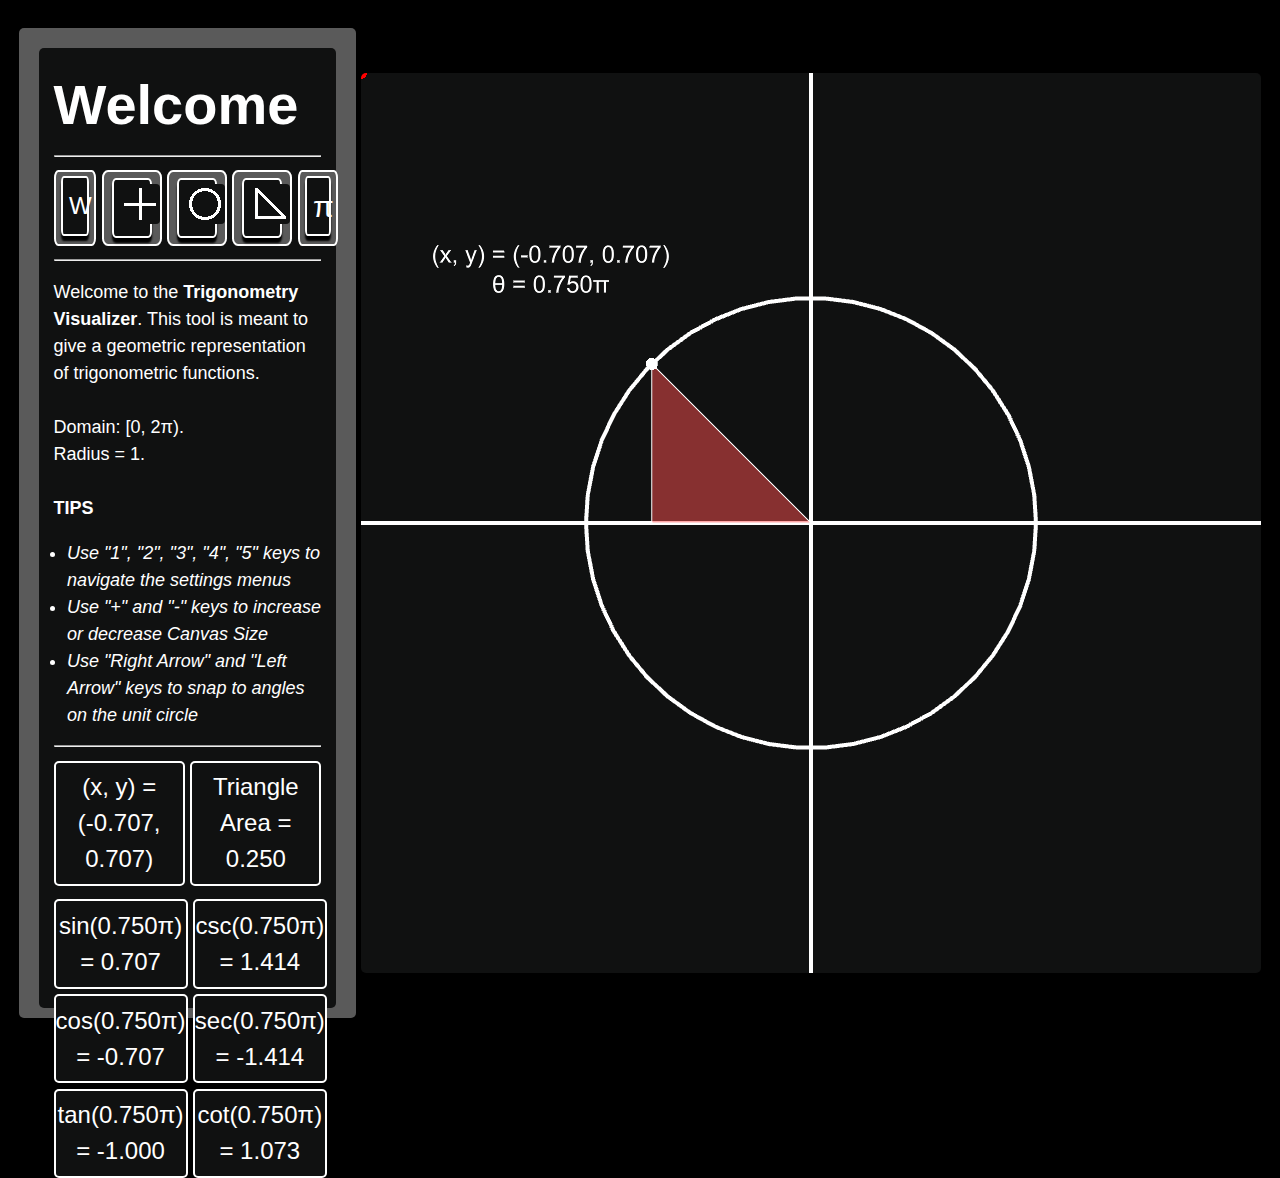
==== commit 25ac93e4: "Added new button css to remaining panels." ====
--- a/test.html
+++ b/test.html
@@ -26,19 +26,30 @@
 <div class="panel" id="panel0">
   <div class="innerPanel">
     <label class="title"><b>Welcome</b></label>
-    <button type="button" onclick="SetMan.butNextPanel(false, 4)" style="font-size:30px;">π</button>
-    <button type="button" onclick="SetMan.butNextPanel(false, 3)"><img src="./assets/triangleButton.png" class="navButton"></button>
-    <button type="button" onclick="SetMan.butNextPanel(false, 2)"><img src="./assets/circleButton.png" class="navButton"></button>
-    <button type="button" onclick="SetMan.butNextPanel(false, 1)"><img src="./assets/plusButton.png" class="navButton"></button>
-    <button type="button" onclick="SetMan.butNextPanel(false, 0)">W</button>
-    <br><br>
-    <button type="button" onclick="SetMan.butNextPanel()">Next</button>
-    <button type="button" onclick="SetMan.butNextPanel(true)">Prev</button><br><br>
+    <hr>
+    
+    <div class="grid-container-nav">
+      <div class="grid-item-nav">
+        <button type="button" class="navButton shadow" onclick="SetMan.butNextPanel(false, 0)">W</button>
+      </div>
+      <div class="grid-item-nav">
+        <button type="button" class="navButton shadow" onclick="SetMan.butNextPanel(false, 1)"><img class="navButton" src="./assets/plusButton.png"></button>
+      </div>
+      <div class="grid-item-nav">
+        <button type="button" class="navButton shadow" onclick="SetMan.butNextPanel(false, 2)"><img class="navButton" src="./assets/circleButton.png"></button>
+      </div>
+      <div class="grid-item-nav">
+        <button type="button" class="navButton shadow" onclick="SetMan.butNextPanel(false, 3)"><img class="navButton" src="./assets/triangleButton.png"></button>
+      </div>
+      <div class="grid-item-nav">
+        <button type="button" class="navButton shadow" onclick="SetMan.butNextPanel(false, 4)" style="font-size:30px;">π</button>
+      </div>
+    </div>
     <hr>
     <p class="innerPanel">
       Welcome to the <b>Trigonometry Visualizer</b>. This tool is meant to give a geometric representation of trigonometric functions.<br><br>
-      All calculations use radian measures [0π, 2π).<br>
-      All calculations use amplitude of 1.<br><br>
+      Domain: [0, 2π).<br>
+      Radius = 1.<br><br>
       <b>TIPS</b>
       <i>
       <li>Use "1", "2", "3", "4", "5" keys to navigate the settings menus</li>
@@ -46,26 +57,35 @@
       <li>Use "Right Arrow" and "Left Arrow" keys to snap to angles on the unit circle</li>
       </i>
     </p>
-    <hr><br>
-    <label>Calculations on Unit scale (radius = 1)</label>
-    <br><br><br>
-    <label id="unitCoordinates"></label><br><br>
-    <label id="triangleArea"></label><br><br>
-    <hr><br>
-    <label id="sin"></label>
-    <label id="csc" style="float:right;"></label>
-    <br><br>
-    <label id="cos"></label>
-    <label id="sec" style="float:right;"></label>
-    <br><br>
-    <label id="tan"></label>
-    <label id="cot" style="float:right;"></label><br><br>
-    <hr>
-    <p class="innerPanel">
-      Created by Garrett Stallsmith<br>
-      <li><b>Github:</b>&nbsp<a href="https://github.com/gwstallsmith/" target="_blank" style="color:white;">https://github.com/gwstallsmith/</a></li>
-      <p class="innerPanel">Last updated:&nbsp<span id="last-updated"></span></p>
-    </p>
+    <hr>
+    <div class="grid-container-info">
+      <div class="grid-item-info">
+        <label id="unitCoordinates"></label>
+      </div>
+      <div class="grid-item-info">
+        <label" id="triangleArea"></label>
+      </div>
+   </div>
+    <div class="grid-container-info">
+      <div class="grid-item-info">
+        <label id="sin"></label>
+      </div>
+      <div class="grid-item-info">
+        <label id="csc"></label>
+      </div>
+      <div class="grid-item-info">
+        <label id="cos"></label>
+      </div>
+      <div class="grid-item-info">
+        <label id="sec"></label>
+      </div>
+      <div class="grid-item-info">
+        <label id="tan"></label>
+      </div>
+      <div class="grid-item-info">
+        <label id="cot"></label>
+      </div>
+    </div>
   </div>
 </div>
 
@@ -89,12 +109,6 @@
       </div>
       <div class="grid-item-nav">
         <button type="button" class="navButton shadow" onclick="SetMan.butNextPanel(false, 4)" style="font-size:30px;">π</button>
-      </div>
-      <div class="grid-item-nav">
-        <button type="button" class="navButton shadow" onclick="SetMan.butNextPanel(true)">Prev</button>
-      </div>
-      <div class="grid-item-nav">
-        <button type="button" class="navButton shadow" onclick="SetMan.butNextPanel()">Next</button>
       </div>
     </div>
     <hr>
@@ -116,7 +130,7 @@
     <div class="grid-container">
       <div class="grid-item">
         <label class="gridLabel">Canvas Size</label>
-        <button type="button" class="gridButton shadow plusMinus" onclick="decreaseCanvasSize()">&nbsp-&nbsp</button><button type="button" class="gridButton shadow plusMinus" onclick="increaseCanvasSize()">+</button>
+        <button type="button" class="gridButton shadow square" onclick="decreaseCanvasSize()">&nbsp-&nbsp</button><button type="button" class="gridButton shadow square" onclick="increaseCanvasSize()">+</button>
       </div>
       <div class="grid-item">
         <label class="gridLabel">Canvas Size</label>
@@ -135,7 +149,8 @@
       </div>
       <div class="grid-item">
         <label class="gridLabel">Grid Density</label><br>
-        <button type="button" class="gridButton shadow plusMinus" onclick="SetMan.butGridDensity(false)">&nbsp-&nbsp</button><button type="button" class="gridButton shadow plusMinus" onclick="SetMan.butGridDensity(true)">+</button>
+        <button type="button" class="gridButton shadow square" onclick="SetMan.butGridDensity(false)">&nbsp-&nbsp</button>
+        <button type="button" class="gridButton shadow square" onclick="SetMan.butGridDensity(true)">+</button>
       </div>
       <div class="grid-item">
         <label class="gridLabel">Origin</label>
@@ -178,12 +193,6 @@
       <div class="grid-item-nav">
         <button type="button" class="navButton shadow" onclick="SetMan.butNextPanel(false, 4)" style="font-size:30px;">π</button>
       </div>
-      <div class="grid-item-nav">
-        <button type="button" class="navButton shadow" onclick="SetMan.butNextPanel(true)">Prev</button>
-      </div>
-      <div class="grid-item-nav">
-        <button type="button" class="navButton shadow" onclick="SetMan.butNextPanel()">Next</button>
-      </div>
     </div>
     <hr>
     <div class="grid-container">
@@ -197,7 +206,7 @@
       </div>
       <div class="grid-item">
         <label class="gridLabel">Unit Angles</label>
-        <button type="button" class="gridButton shadow plusMinus" onclick="forwardUnitCircle()">&nbsp-&nbsp</button><button class="gridButton shadow plusMinus" type="button" onclick="backwardUnitCircle()">+</button>
+        <button type="button" class="gridButton shadow square" onclick="forwardUnitCircle()">&nbsp-&nbsp</button><button class="gridButton shadow square" type="button" onclick="backwardUnitCircle()">+</button>
       </div>
     </div>
     <hr>
@@ -224,6 +233,9 @@
         <label class="gridLabel">Quadrantal</label>
         <button type="button" class="gridButton shadow" onclick="SetMan.butCardPoints()" id="cardPoints1">Off</button>
       </div>
+    </div>
+    <hr>
+    <div class="grid-container">
       <div class="grid-item">
         <label class="gridLabel">Unit Arc: </label>
         <button type="button" class="gridButton shadow" onclick="SetMan.butUnitArc()" id="unitArc">On</button>
@@ -241,58 +253,138 @@
 
 <div class="panel" id="panel3">
   <div class="innerPanel">
-    <img src="./assets/triangleButton.png" style="float:left;"><label class="title">&nbsp<b>Triangle</b></label>
-    <button type="button" onclick="SetMan.butNextPanel(false, 4)" style="font-size:30px;">π</button>
-    <button type="button" onclick="SetMan.butNextPanel(false, 3)"><img src="./assets/triangleButton.png" class="navButton"></button>
-    <button type="button" onclick="SetMan.butNextPanel(false, 2)"><img src="./assets/circleButton.png" class="navButton"></button>
-    <button type="button" onclick="SetMan.butNextPanel(false, 1)"><img src="./assets/plusButton.png" class="navButton"></button>
-    <button type="button" onclick="SetMan.butNextPanel(false, 0)">W</button>
-    <br><br>
-    <button type="button" onclick="SetMan.butNextPanel()">Next</button>
-    <button type="button" onclick="SetMan.butNextPanel(true)">Prev</button><br><br>
-    <hr><br>
-    <label>Unit Triangle: </label><button type="button" onclick="SetMan.butUnitTriangle()" id="unitTriangle">On</button><br><br>
-    <label>Mouse Triangle: </label><button type="button" onclick="SetMan.butTriangle()" id="triangle">Off</button><br><br>
-    <hr><br>
-    <label>All: </label><button type="button" onclick="SetMan.butAllTrigFunc()" id="allTrigFunc">Off</button><br><br>
-    <br>
-    <label>Sin:</label><button type="button" onclick="SetMan.butSin()" id="sin2">Off</button><button type="button" class="trig" style="background-color:blue"></button><br><br>
-    <label>Cos:</label><button type="button" onclick="SetMan.butCos()" id="cos2">Off</button><button type="button" class="trig" style="background-color:lime"></button><br><br>
-    <label>Tan:</label><button type="button" onclick="SetMan.butTan()" id="tan2">Off</button><button type="button" class="trig" style="background-color:red"></button><br><br>
-    <br>
-    <label>Csc: </label><button type="button" onclick="SetMan.butCsc()" id="csc2">Off</button><button type="button" class="trig" style="background-color:cyan"></button><br><br>
-    <label>Sec: </label><button type="button" onclick="SetMan.butSec()" id="sec2">Off</button><button type="button" class="trig" style="background-color:yellow"></button><br><br>
-    <label>Cot: </label><button type="button" onclick="SetMan.butCot()" id="cot2">Off</button><button type="button" class="trig" style="background-color:magenta"></button><br><br>
-    <hr><br>
-    <label id="triangleArea1"></label><br><br>
-    <hr><br>
-    <label id="sin1"></label>
-    <label id="csc1" style="float:right;"></label>
-    <br><br>
-    <label id="cos1"></label>
-    <label id="sec1" style="float:right;"></label>
-    <br><br>
-    <label id="tan1"></label>
-    <label id="cot1" style="float:right;"></label><br><br>
-
-
+    <img src="./assets/triangleButton.png"><label class="title">&nbsp<b>Triangle</b></label>
+    <hr>
+    <div class="grid-container-nav">
+      <div class="grid-item-nav">
+        <button type="button" class="navButton shadow" onclick="SetMan.butNextPanel(false, 0)">W</button>
+      </div>
+      <div class="grid-item-nav">
+        <button type="button" class="navButton shadow" onclick="SetMan.butNextPanel(false, 1)"><img class="navButton" src="./assets/plusButton.png"></button>
+      </div>
+      <div class="grid-item-nav">
+        <button type="button" class="navButton shadow" onclick="SetMan.butNextPanel(false, 2)"><img class="navButton" src="./assets/circleButton.png"></button>
+      </div>
+      <div class="grid-item-nav">
+        <button type="button" class="navButton shadow" onclick="SetMan.butNextPanel(false, 3)"><img class="navButton" src="./assets/triangleButton.png"></button>
+      </div>
+      <div class="grid-item-nav">
+        <button type="button" class="navButton shadow" onclick="SetMan.butNextPanel(false, 4)" style="font-size:30px;">π</button>
+      </div>
+    </div>
+    <hr>
+    <div class="grid-container">
+      <div class="grid-item">
+        <label class="gridLabel">Unit Triangle</label>
+        <button type="button" class="gridButton shadow" onclick="SetMan.butUnitTriangle()" id="unitTriangle">On</button>
+      </div>
+      <div class="grid-item">
+        <label class="gridLabel">Mouse Tri</label>
+        <button type="button"  class="gridButton shadow"onclick="SetMan.butTriangle()" id="triangle">Off</button>        
+      </div>
+      <div class="grid-item">
+        <label class="gridLabel">All</label><br>
+        <button type="button"  class="gridButton shadow"onclick="SetMan.butAllTrigFunc()" id="allTrigFunc">Off</button>
+      </div>
+      <div class="grid-item">
+        <label class="gridLabel">Sin:</label><br>
+        <button type="button"  class="gridButton shadow square" style="background-color:blue">&nbsp</button>
+        <button type="button"  class="gridButton shadow square" onclick="SetMan.butSin()" id="sin2">Off</button>
+      </div>
+      <div class="grid-item">
+        <label class="gridLabel">Cos:</label><br>
+        <button type="button"  class="gridButton shadow square" style="background-color:lime">&nbsp</button>
+        <button type="button"  class="gridButton shadow square"onclick="SetMan.butCos()" id="cos2">Off</button>
+      </div>
+      <div class="grid-item">
+        <label class="gridLabel">Tan:</label><br>
+        <button type="button"  class="gridButton shadow square" style="background-color:red">&nbsp</button>
+        <button type="button"  class="gridButton shadow square"onclick="SetMan.butTan()" id="tan2">Off</button>
+      </div>
+      <div class="grid-item">
+        <label class="gridLabel">Csc: </label><br>
+        <button type="button"  class="gridButton shadow square" style="background-color:cyan">&nbsp</button>
+        <button type="button"  class="gridButton shadow square" onclick="SetMan.butCsc()" id="csc2">Off</button>
+      </div>
+      <div class="grid-item">
+        <label class="gridLabel">Sec: </label><br>
+        <button type="button"  class="gridButton shadow square" style="background-color:yellow">&nbsp</button>
+        <button type="button"  class="gridButton shadow square" onclick="SetMan.butSec()" id="sec2">Off</button>
+      </div>
+      <div class="grid-item">
+        <label class="gridLabel">Cot: </label><br>
+        <button type="button"  class="gridButton shadow square" style="background-color:magenta;">&nbsp</button>
+        <button type="button"  class="gridButton shadow square" onclick="SetMan.butCot()" id="cot2">Off</button>
+      </div>
+    </div>
+    <hr>
+    <div class="grid-container-info">
+      <div class="grid-item-info">
+        <label id="triangleArea1"></label>
+      </div>
+      <br>
+      <div class="grid-item-info">
+        <label id="sin1"></label>
+      </div>
+      <div class="grid-item-info">
+        <label id="csc1"></label>
+      </div>
+      <div class="grid-item-info">
+        <label id="cos1"></label>
+      </div>
+      <div class="grid-item-info">
+        <label id="sec1"></label>
+      </div>
+      <div class="grid-item-info">
+        <label id="tan1"></label>
+      </div>
+      <div class="grid-item-info">
+        <label id="cot1"></label>
+      </div>
+    </div>
   </div>
 </div>
 
 <div class="panel" id="panel4">
   <div class="innerPanel">
     <label class="title">π<b>&nbsp&nbspIdentities</b></label>
-    <button type="button" onclick="SetMan.butNextPanel(false, 4)" style="font-size:30px;">π</button>
-    <button type="button" onclick="SetMan.butNextPanel(false, 3)"><img src="./assets/triangleButton.png" class="navButton"></button>
-    <button type="button" onclick="SetMan.butNextPanel(false, 2)"><img src="./assets/circleButton.png" class="navButton"></button>
-    <button type="button" onclick="SetMan.butNextPanel(false, 1)"><img src="./assets/plusButton.png" class="navButton"></button>
-    <button type="button" onclick="SetMan.butNextPanel(false, 0)">W</button>
-    <br><br>
-    <button type="button" onclick="SetMan.butNextPanel()">Next</button>
-    <button type="button" onclick="SetMan.butNextPanel(true)">Prev</button><br><br>
-    <hr><br>
-    <label>cos²(θ) + sin²(θ) = 1 </label><button type="button" onclick="SetMan.butPythIdenOne()" id="pythIdenOne">On</button><br><br>
-
+    <hr>
+    <div class="grid-container-nav">
+      <div class="grid-item-nav">
+        <button type="button" class="navButton shadow" onclick="SetMan.butNextPanel(false, 0)">W</button>
+      </div>
+      <div class="grid-item-nav">
+        <button type="button" class="navButton shadow" onclick="SetMan.butNextPanel(false, 1)"><img class="navButton" src="./assets/plusButton.png"></button>
+      </div>
+      <div class="grid-item-nav">
+        <button type="button" class="navButton shadow" onclick="SetMan.butNextPanel(false, 2)"><img class="navButton" src="./assets/circleButton.png"></button>
+      </div>
+      <div class="grid-item-nav">
+        <button type="button" class="navButton shadow" onclick="SetMan.butNextPanel(false, 3)"><img class="navButton" src="./assets/triangleButton.png"></button>
+      </div>
+      <div class="grid-item-nav">
+        <button type="button" class="navButton shadow" onclick="SetMan.butNextPanel(false, 4)" style="font-size:30px;">π</button>
+      </div>
+    </div>
+    <hr>
+    <div class="grid-container-info">
+      <div class="grid-item">
+        <p class="identity">
+          Pythagorean Identity #1:<br>
+          cos²(θ) + sin²(θ) = 1<br>
+          a² + b² = c²<br>
+          x² + y² = r²
+        </p>
+        <label class="identity gridLabel">cos²(θ) + sin²(θ) = 1 </label><br><br>
+        <button type="button" class="gridButton shadow" onclick="SetMan.butPythIdenOne()" id="pythIdenOne">On</button>
+      </div>
+      <div class="grid-item">
+        <p class="identity">
+          Pythagorean Identity #2:<br>
+          tan²(θ) + 1 = sec²(θ)<br>
+        </p>
+      </div>
+    </div>
   </div>
 </div>
 
--- a/test.css
+++ b/test.css
@@ -57,7 +57,6 @@
 
     justify-content: flex-end;
 
-    text-align:center;
 
 
 }
@@ -65,11 +64,31 @@
 li {
     font-size: 18px;
     color:white;
+    margin-left:5%;
 }
 
 p.innerPanel {
     font-size: 18px;
     color:white;
+    text-align: left;
+
+}
+
+p.identity {
+    font-size: 24px;
+    color:white;
+    
+    margin-left:2%;
+    margin-right:2%;
+
+
+    background-color: #101111;
+
+    border: 2px solid;
+    border-color: white;
+    border-radius: 10px;
+
+    line-height:170%;
 
 
 }
@@ -84,7 +103,7 @@
 
     border:2px solid;
     border-color:white;
-    border-radius: 20%;
+    border-radius: 10%;
 }
 
 button.navButton {
@@ -102,7 +121,7 @@
 
     border:2px solid;
     border-color:white;
-    border-radius: 20%;
+    border-radius: 10%;
 
 }
 
@@ -111,26 +130,39 @@
     margin-top:10%;
     border:2px;
     border-color:white;
-    border-radius: 20%;
-}
-
-
-button.plusMinus {
+    border-radius:10%;
+}
+
+
+button.square {
     height:50px;
     width:50px;
 }
 
-button.trig {
-    float:right;
-    width:40px;
-    height:40px;
-}
 
 
 label.gridLabel {
     font-size:22px;
     width:100px;
     color:white;
+    padding-left: 10%;
+    padding-right: 10%;
+
+    background-color: #101111;
+
+    border: 2px solid;
+    border-color: white;
+    border-radius: 10px;
+
+}
+
+label.identity{
+    font-size:24px;
+    
+
+    color:white;
+
+    padding:2%;
     padding-left: 10%;
     padding-right: 10%;
 
@@ -169,7 +201,7 @@
     background-color: #5A5A5A;
 
 
-    border-radius: 20%;
+    border-radius: 10%;
     border-color: white;
 }
 
@@ -193,6 +225,34 @@
     background-color: #5A5A5A;
 
 
-    border-radius: 20%;
-    border-color: white;
-}
+    border-radius: 10%;
+    border-color: white;
+}
+
+.grid-container-info {
+    display: grid;
+    grid-template-columns: repeat(2, 1fr);
+    gap: 2%;
+    margin-top:5%;
+    margin-bottom:5%;
+}
+
+.grid-item-info {
+    color:white;
+    border: 2px solid;
+    font-size: 24px;
+
+    padding-top: 5%;
+    padding-bottom: 5%;
+
+    text-align: center;
+    width:auto;
+    height:auto;
+
+    background-color: #5A5A5A;
+
+
+    background-color: #101111;
+
+}
+
